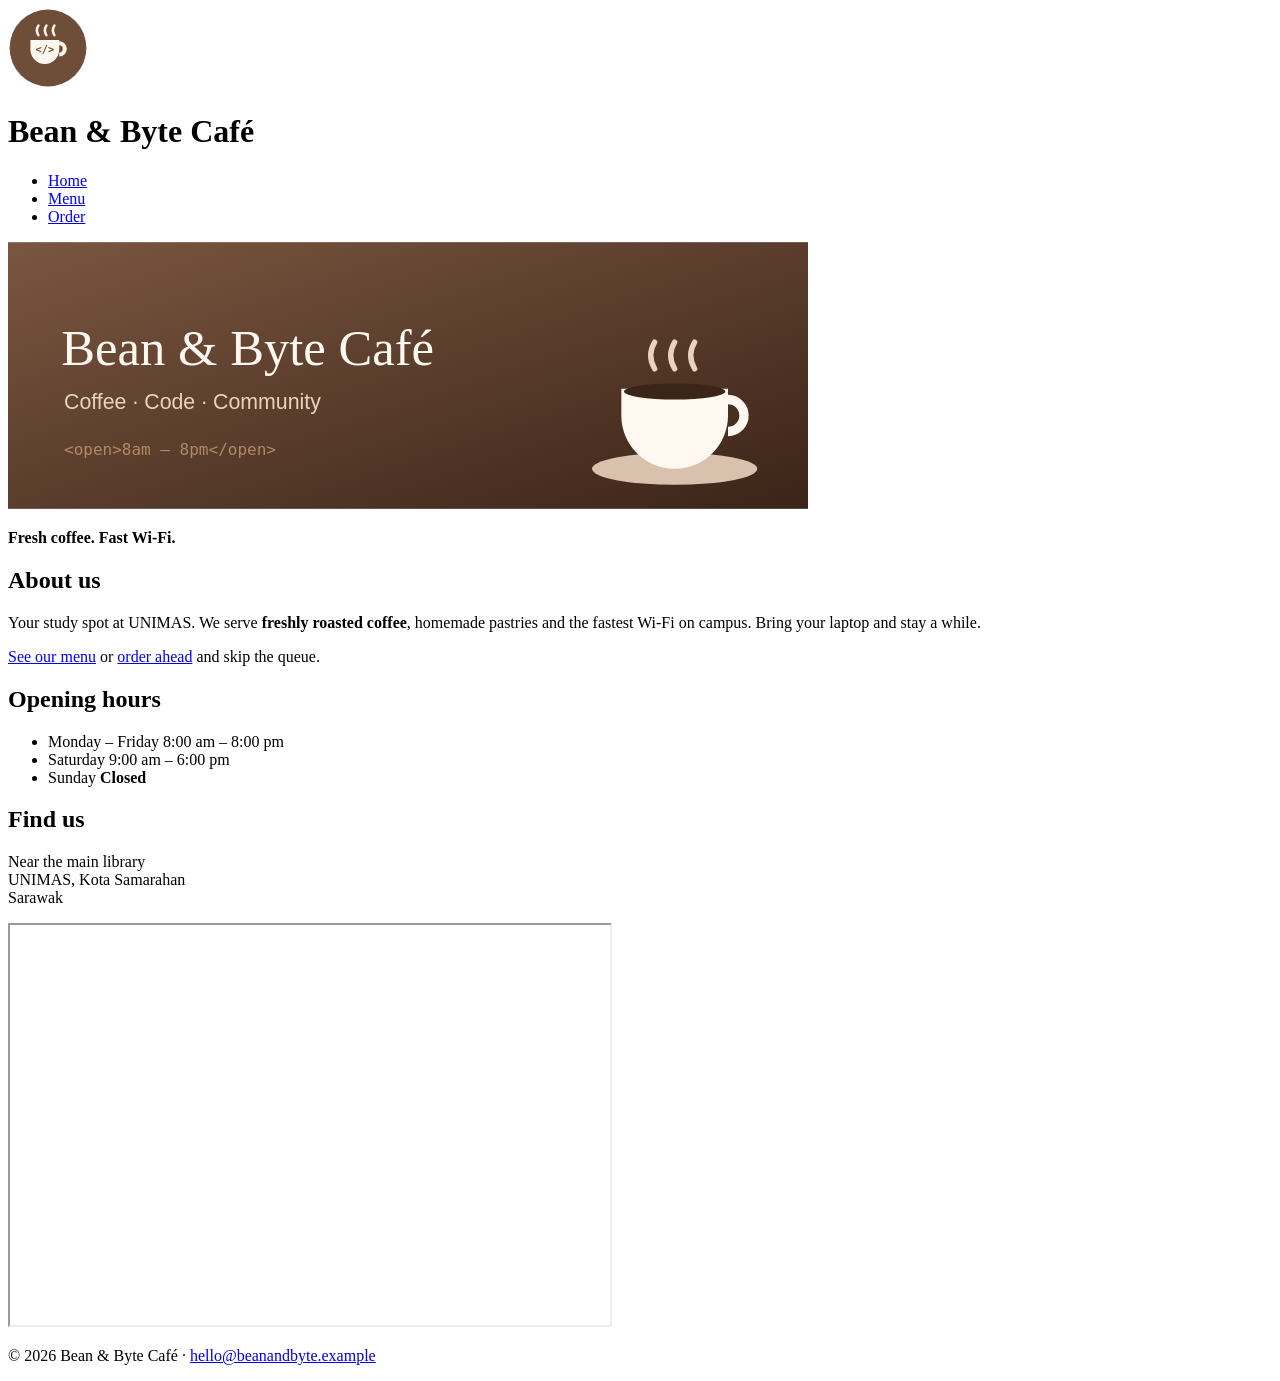
==== class-03/starter/index.html @ 751a6757 "Merge branch 'tony0520:main' into main" ====
<!DOCTYPE html>
<html lang="en">
<head>
  <meta charset="UTF-8">
  <meta name="viewport" content="width=device-width, initial-scale=1.0">
  <title>Bean &amp; Byte Café | Home</title>

  <!-- TODO 8 (Part B): Add Bootstrap's CSS here, ABOVE your style.css link.
       Copy the <link> from the README. Then also do TODO 8 at the bottom of this file. -->

  <!-- TODO 1 (Part A): Link your stylesheet. Write this line here:
       <link rel="stylesheet" href="css/style.css"> -->
</head>
<body>
  <!-- TODO 9 (Part B): Replace this whole <header> with the Bootstrap navbar from the README.
       Change bg-dark to bg-espresso (our colour, TODO 11). -->
  <header>
    <img src="images/logo.svg" alt="Bean &amp; Byte Café logo" width="80" height="80">
    <h1>Bean &amp; Byte Café</h1>
    <nav>
      <ul>
        <li><a href="index.html">Home</a></li>
        <li><a href="menu.html">Menu</a></li>
        <li><a href="order.html">Order</a></li>
      </ul>
    </nav>
  </header>

  <!-- TODO 10 (Part B):
       - Give <main> the classes container and py-4
       - Banner section: class="text-center mb-4", and class="img-fluid rounded" on the image
       - Change the "Fresh coffee" paragraph into <h1 class="mt-4">Fresh coffee. Fast Wi-Fi.</h1>
         and add <p class="lead">Your study spot at UNIMAS.</p>
       - Move the two links from "About us" here, as buttons:
         See our menu  -> class="btn btn-cafe btn-lg"
         Order ahead   -> class="btn btn-outline-dark btn-lg" -->
  <main>
    <section>
      <img src="images/hero.svg" alt="A cup of coffee next to the words Bean and Byte Café" width="800" height="267">
      <p><strong>Fresh coffee. Fast Wi-Fi.</strong></p>
    </section>

    <!-- class="box" is styled by you in TODO 5 -->
    <!-- TODO 12 (Part B): Put "About us" and "Opening hours" side by side on laptops:
         wrap both sections in <div class="row">, and each one in <div class="col-md-6"> -->
    <section class="box">
      <h2>About us</h2>
      <p>
        Your study spot at UNIMAS. We serve <strong>freshly roasted coffee</strong>,
        homemade pastries and the fastest Wi-Fi on campus. Bring your laptop and stay a while.
      </p>
      <p><a href="menu.html">See our menu</a> or <a href="order.html">order ahead</a> and skip the queue.</p>
    </section>

    <section class="box">
      <h2>Opening hours</h2>
      <!-- Each day and time is in its own <span>, so CSS can push them apart (TODO 6) -->
      <ul class="hours">
        <li><span>Monday – Friday</span> <span>8:00 am – 8:00 pm</span></li>
        <li><span>Saturday</span> <span>9:00 am – 6:00 pm</span></li>
        <li><span>Sunday</span> <strong>Closed</strong></li>
      </ul>
    </section>

    <section class="box">
      <h2>Find us</h2>
      <p>
        Near the main library<br>
        UNIMAS, Kota Samarahan<br>
        Sarawak
      </p>
      <!-- TODO 13 (Part B): Make the map fit any screen. Wrap the iframe in <div class="ratio ratio-16x9">
           and delete its width and height attributes. -->
      <iframe
        src="https://maps.google.com/maps?q=Universiti+Malaysia+Sarawak&z=15&output=embed"
        width="600"
        height="400"
        title="Map showing UNIMAS, where Bean &amp; Byte Café is"
        loading="lazy">
      </iframe>
    </section>
  </main>

  <footer>
    <p>&copy; 2026 Bean &amp; Byte Café · <a href="mailto:hello@beanandbyte.example">hello@beanandbyte.example</a></p>
  </footer>

  <!-- TODO 8 (Part B), continued: add Bootstrap's <script> here, just before </body>.
       Copy it from the README. It makes the navbar's phone menu button work. -->
</body>
</html>
---- class-03/starter/css/style.css ----
/*
  Bean & Byte Café: our own styles.
  This file is linked AFTER Bootstrap, so when both set the same thing, our rule wins.

  A rule looks like this:

    selector {
      property: value;
    }

  Save the file and look at the browser after every rule.
*/

/* ---------- The whole site ---------- */

/* TODO 2 (Part A): Style the whole page. Select body and set:
   background-color: #fbf5ec   (cream)
   color: #2a1d15              (dark brown text, softer than black)
   font-family: "Segoe UI", Roboto, Helvetica, Arial, sans-serif
   line-height: 1.6 */


/* TODO 3 (Part A): Select h1, h2, h3 (one rule, commas between them) and set:
   font-family: Georgia, "Times New Roman", serif
   color: #3b2418              (espresso brown) */


/* TODO 4 (Part A): Links. Select a and set color: #a8601f
   Then a second rule for a:hover (when the mouse is over a link) with color: #3b2418 */


/* TODO 5 (Part A): The box model. Select .box (the sections with class="box") and set:
   background-color: #ffffff
   border: 1px solid #e6d9ca
   border-radius: 12px
   padding: 24px               (space INSIDE the border)
   margin-bottom: 24px         (space OUTSIDE, below the box) */


/* TODO 6 (Part A): Flexbox. Opening hours with the day on the left and the time on the right.
   .hours        list-style: none; padding: 0;
   .hours li     display: flex; justify-content: space-between;
                 padding: 8px 0; border-bottom: 1px dashed #e6d9ca; */


/* TODO 7 (Part A): The footer bar.
   footer        background-color: #3b2418; color: #fbf5ec; text-align: center;
                 padding: 24px; margin-top: 40px;
   footer p      margin: 0;
   footer a      color: #f6c98f; */


/* ---------- Our touches on top of Bootstrap ---------- */

/* TODO 11 (Part B): Two classes of our own to use with Bootstrap.
   .bg-espresso          background-color: #3b2418;
   .btn-cafe             background-color: #c8873a; border-color: #c8873a; color: #ffffff;
   .btn-cafe:hover       background-color: #3b2418; border-color: #3b2418; color: #ffffff; */


/* TODO 17 (Part C): The menu cards.
   .menu-photo   height: 200px; padding: 16px; object-fit: contain; background-color: #f6ead9;
   .price        font-weight: 700; color: #a8601f; */
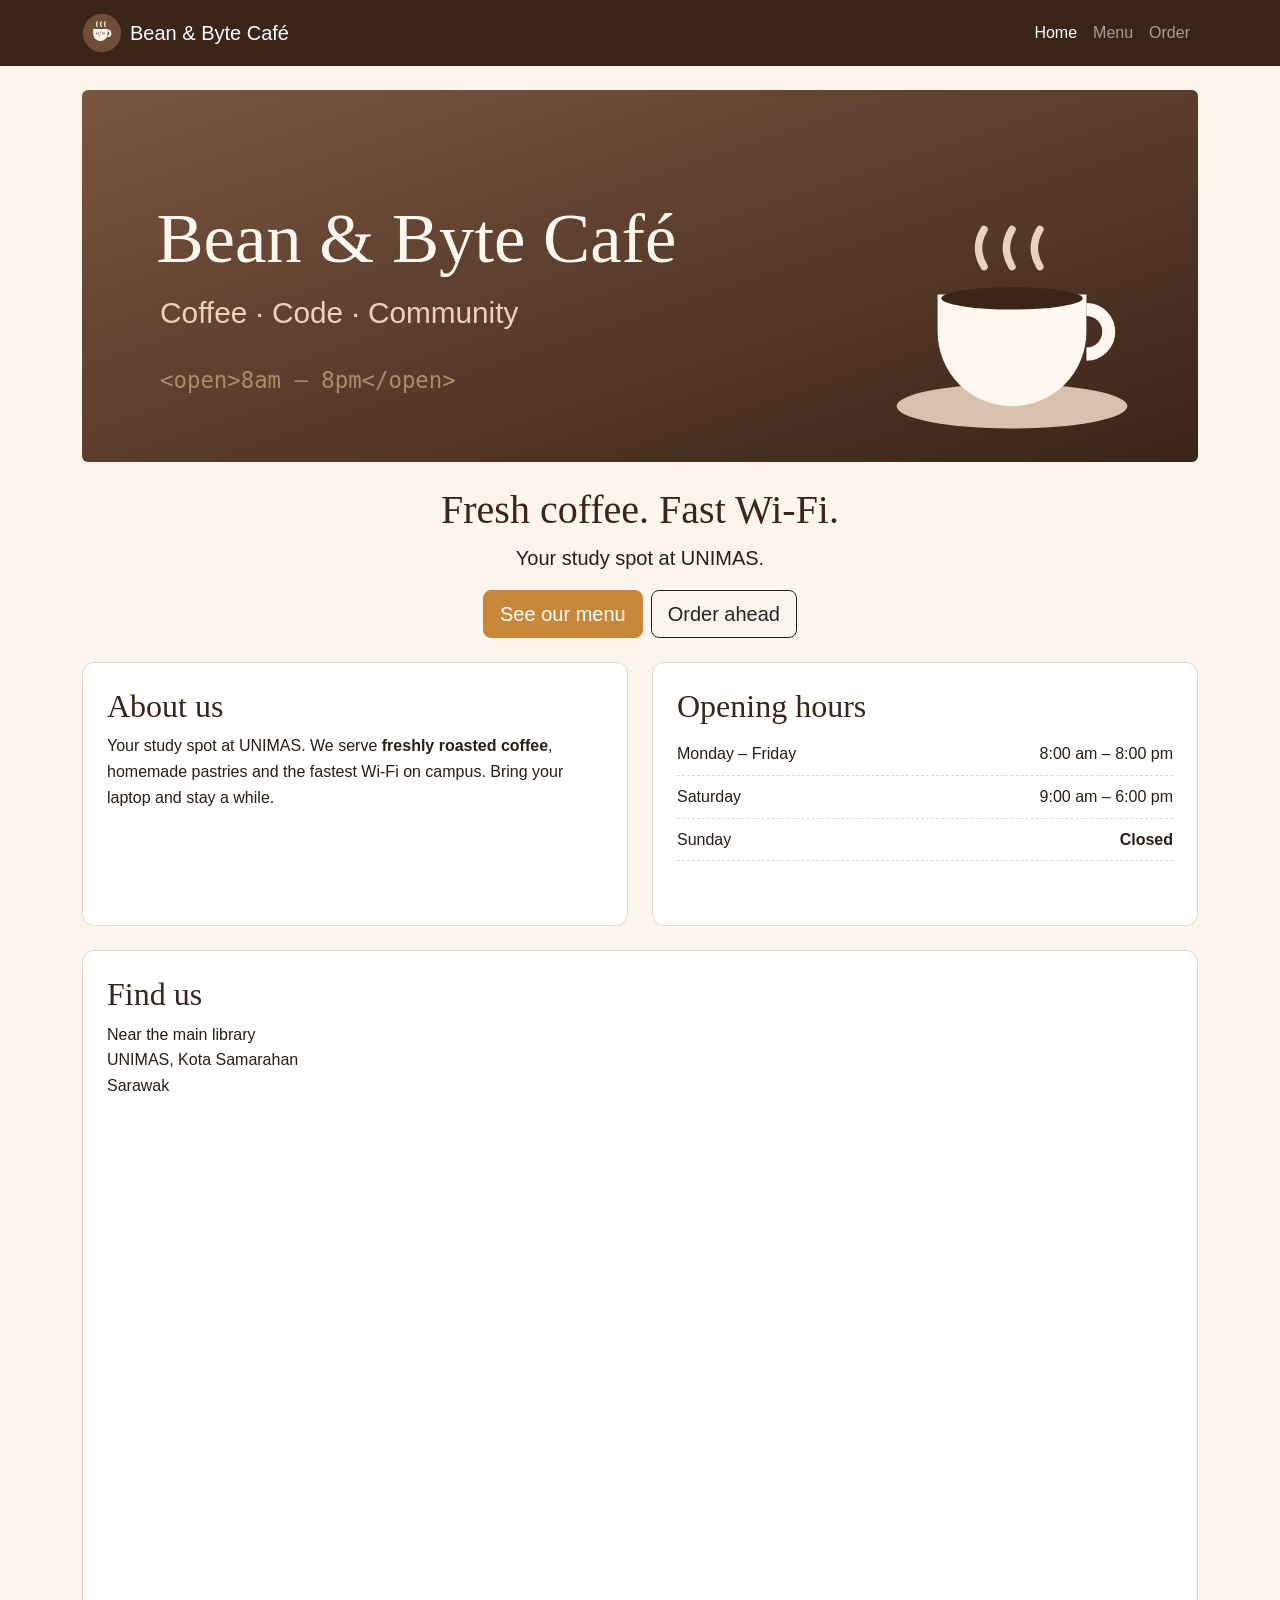
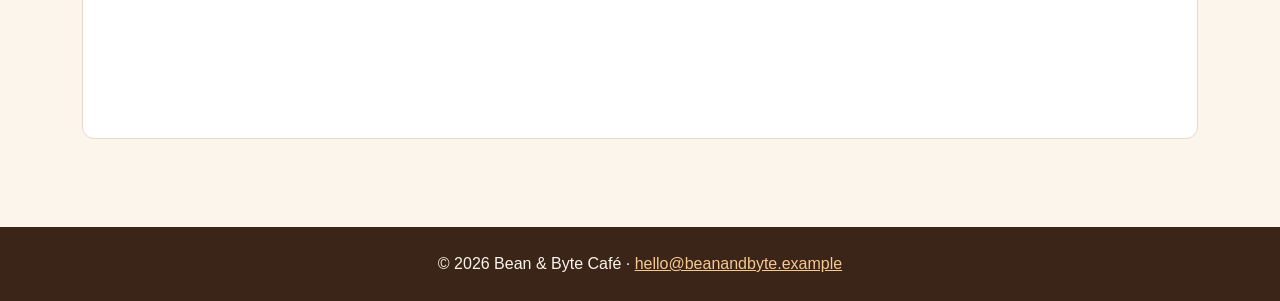
==== commit 695d90d4: "Complete Class 3 Bootstrap cafe pages" ====
--- a/class-03/starter/index.html
+++ b/class-03/starter/index.html
@@ -7,24 +7,35 @@
 
   <!-- TODO 8 (Part B): Add Bootstrap's CSS here, ABOVE your style.css link.
        Copy the <link> from the README. Then also do TODO 8 at the bottom of this file. -->
+       <link rel="stylesheet" href="https://cdn.jsdelivr.net/npm/bootstrap@5.3.8/dist/css/bootstrap.min.css" integrity="sha384-sRIl4kxILFvY47J16cr9ZwB07vP4J8+LH7qKQnuqkuIAvNWLzeN8tE5YBujZqJLB" crossorigin="anonymous">
 
   <!-- TODO 1 (Part A): Link your stylesheet. Write this line here:
        <link rel="stylesheet" href="css/style.css"> -->
+       <link rel="stylesheet" href="css/style.css">
 </head>
 <body>
   <!-- TODO 9 (Part B): Replace this whole <header> with the Bootstrap navbar from the README.
        Change bg-dark to bg-espresso (our colour, TODO 11). -->
   <header>
-    <img src="images/logo.svg" alt="Bean &amp; Byte Café logo" width="80" height="80">
-    <h1>Bean &amp; Byte Café</h1>
-    <nav>
-      <ul>
-        <li><a href="index.html">Home</a></li>
-        <li><a href="menu.html">Menu</a></li>
-        <li><a href="order.html">Order</a></li>
-      </ul>
-    </nav>
-  </header>
+  <nav class="navbar navbar-expand-md navbar-dark bg-espresso">
+    <div class="container">
+      <a class="navbar-brand d-flex align-items-center gap-2" href="index.html">
+        <img src="images/logo.svg" alt="" width="40" height="40">
+        Bean &amp; Byte Café
+      </a>
+      <button class="navbar-toggler" type="button" data-bs-toggle="collapse" data-bs-target="#main-menu" aria-controls="main-menu" aria-expanded="false" aria-label="Show the menu">
+        <span class="navbar-toggler-icon"></span>
+      </button>
+      <div class="collapse navbar-collapse" id="main-menu">
+        <ul class="navbar-nav ms-auto">
+          <li class="nav-item"><a class="nav-link active" aria-current="page" href="index.html">Home</a></li>
+          <li class="nav-item"><a class="nav-link" href="menu.html">Menu</a></li>
+          <li class="nav-item"><a class="nav-link" href="order.html">Order</a></li>
+        </ul>
+      </div>
+    </div>
+  </nav>
+</header>
 
   <!-- TODO 10 (Part B):
        - Give <main> the classes container and py-4
@@ -34,58 +45,75 @@
        - Move the two links from "About us" here, as buttons:
          See our menu  -> class="btn btn-cafe btn-lg"
          Order ahead   -> class="btn btn-outline-dark btn-lg" -->
-  <main>
-    <section>
-      <img src="images/hero.svg" alt="A cup of coffee next to the words Bean and Byte Café" width="800" height="267">
-      <p><strong>Fresh coffee. Fast Wi-Fi.</strong></p>
-    </section>
+  
+<main class="container py-4">
+  <section class="text-center mb-4">
+    <img src="images/hero.svg"
+         alt="A cup of coffee next to the words Bean and Byte Café"
+         class="img-fluid rounded">
+    <h1 class="mt-4">Fresh coffee. Fast Wi-Fi.</h1>
+    <p class="lead">Your study spot at UNIMAS.</p>
 
-    <!-- class="box" is styled by you in TODO 5 -->
-    <!-- TODO 12 (Part B): Put "About us" and "Opening hours" side by side on laptops:
-         wrap both sections in <div class="row">, and each one in <div class="col-md-6"> -->
-    <section class="box">
-      <h2>About us</h2>
-      <p>
-        Your study spot at UNIMAS. We serve <strong>freshly roasted coffee</strong>,
-        homemade pastries and the fastest Wi-Fi on campus. Bring your laptop and stay a while.
-      </p>
-      <p><a href="menu.html">See our menu</a> or <a href="order.html">order ahead</a> and skip the queue.</p>
-    </section>
+    <div class="d-flex justify-content-center gap-2 flex-wrap mb-4">
+      <a href="menu.html" class="btn btn-cafe btn-lg">See our menu</a>
+      <a href="order.html" class="btn btn-outline-dark btn-lg">Order ahead</a>
+    </div>
+  </section>
 
-    <section class="box">
-      <h2>Opening hours</h2>
-      <!-- Each day and time is in its own <span>, so CSS can push them apart (TODO 6) -->
-      <ul class="hours">
-        <li><span>Monday – Friday</span> <span>8:00 am – 8:00 pm</span></li>
-        <li><span>Saturday</span> <span>9:00 am – 6:00 pm</span></li>
-        <li><span>Sunday</span> <strong>Closed</strong></li>
-      </ul>
-    </section>
+  <div class="row g-4">
+    <div class="col-md-6">
+      <section class="box h-100">
+        <h2>About us</h2>
+        <p>
+          Your study spot at UNIMAS. We serve
+          <strong>freshly roasted coffee</strong>,
+          homemade pastries and the fastest Wi-Fi on campus.
+          Bring your laptop and stay a while.
+        </p>
+      </section>
+    </div>
 
-    <section class="box">
-      <h2>Find us</h2>
-      <p>
-        Near the main library<br>
-        UNIMAS, Kota Samarahan<br>
-        Sarawak
-      </p>
-      <!-- TODO 13 (Part B): Make the map fit any screen. Wrap the iframe in <div class="ratio ratio-16x9">
-           and delete its width and height attributes. -->
+    <div class="col-md-6">
+      <section class="box h-100">
+        <h2>Opening hours</h2>
+        <ul class="hours">
+          <li><span>Monday – Friday</span> <span>8:00 am – 8:00 pm</span></li>
+          <li><span>Saturday</span> <span>9:00 am – 6:00 pm</span></li>
+          <li><span>Sunday</span> <strong>Closed</strong></li>
+        </ul>
+      </section>
+    </div>
+  </div>
+
+  <section class="box mt-4">
+    <h2>Find us</h2>
+    <p>
+      Near the main library<br>
+      UNIMAS, Kota Samarahan<br>
+      Sarawak
+    </p>
+
+    <div class="ratio ratio-16x9">
       <iframe
         src="https://maps.google.com/maps?q=Universiti+Malaysia+Sarawak&z=15&output=embed"
-        width="600"
-        height="400"
         title="Map showing UNIMAS, where Bean &amp; Byte Café is"
         loading="lazy">
       </iframe>
-    </section>
-  </main>
+    </div>
+  </section>
+</main>
 
-  <footer>
-    <p>&copy; 2026 Bean &amp; Byte Café · <a href="mailto:hello@beanandbyte.example">hello@beanandbyte.example</a></p>
+
+    <footer>
+    <p>&copy; 2026 Bean &amp; Byte Café ·
+      <a href="mailto:hello@beanandbyte.example">
+        hello@beanandbyte.example
+      </a>
+    </p>
   </footer>
 
-  <!-- TODO 8 (Part B), continued: add Bootstrap's <script> here, just before </body>.
-       Copy it from the README. It makes the navbar's phone menu button work. -->
+  <script src="https://cdn.jsdelivr.net/npm/bootstrap@5.3.8/dist/js/bootstrap.bundle.min.js"
+    integrity="sha384-FKyoEForCGlyvwx9Hj09JcYn3nv7wiPVlz7YYwJrWVcXK/BmnVDxM+D2scQbITxI"
+    crossorigin="anonymous"></script>
 </body>
 </html>
--- a/class-03/starter/css/style.css
+++ b/class-03/starter/css/style.css
@@ -1,3 +1,4 @@
+
 /*
   Bean & Byte Café: our own styles.
   This file is linked AFTER Bootstrap, so when both set the same thing, our rule wins.
@@ -19,15 +20,34 @@
    font-family: "Segoe UI", Roboto, Helvetica, Arial, sans-serif
    line-height: 1.6 */
 
+body {
+  background-color: #fbf5ec;
+  color: #2a1d15;
+  font-family: "Segoe UI", Roboto, Helvetica, Arial, sans-serif;
+  line-height: 1.6;
+}
 
 /* TODO 3 (Part A): Select h1, h2, h3 (one rule, commas between them) and set:
    font-family: Georgia, "Times New Roman", serif
    color: #3b2418              (espresso brown) */
 
+h1,
+h2,
+h3 {
+  font-family: Georgia, "Times New Roman", serif;
+  color: #3b2418;
+}
 
 /* TODO 4 (Part A): Links. Select a and set color: #a8601f
    Then a second rule for a:hover (when the mouse is over a link) with color: #3b2418 */
 
+a {
+  color: #a8601f;
+}
+
+a:hover {
+  color: #3b2418;
+}
 
 /* TODO 5 (Part A): The box model. Select .box (the sections with class="box") and set:
    background-color: #ffffff
@@ -36,12 +56,30 @@
    padding: 24px               (space INSIDE the border)
    margin-bottom: 24px         (space OUTSIDE, below the box) */
 
+.box {
+  background-color: #ffffff;
+  border: 1px solid #e6d9ca;
+  border-radius: 12px;
+  padding: 24px;
+  margin-bottom: 24px;
+}
 
 /* TODO 6 (Part A): Flexbox. Opening hours with the day on the left and the time on the right.
    .hours        list-style: none; padding: 0;
    .hours li     display: flex; justify-content: space-between;
                  padding: 8px 0; border-bottom: 1px dashed #e6d9ca; */
 
+.hours {
+  list-style: none;
+  padding: 0;
+}
+
+.hours li {
+  display: flex;
+  justify-content: space-between;
+  padding: 8px 0;
+  border-bottom: 1px dashed #e6d9ca;
+}
 
 /* TODO 7 (Part A): The footer bar.
    footer        background-color: #3b2418; color: #fbf5ec; text-align: center;
@@ -49,6 +87,21 @@
    footer p      margin: 0;
    footer a      color: #f6c98f; */
 
+footer {
+  background-color: #3b2418;
+  color: #fbf5ec;
+  text-align: center;
+  padding: 24px;
+  margin-top: 40px;
+}
+
+footer p {
+  margin: 0;
+}
+
+footer a {
+  color: #f6c98f;
+}
 
 /* ---------- Our touches on top of Bootstrap ---------- */
 
@@ -57,8 +110,34 @@
    .btn-cafe             background-color: #c8873a; border-color: #c8873a; color: #ffffff;
    .btn-cafe:hover       background-color: #3b2418; border-color: #3b2418; color: #ffffff; */
 
+.bg-espresso {
+  background-color: #3b2418;
+}
+
+.btn-cafe {
+  background-color: #c8873a;
+  border-color: #c8873a;
+  color: #ffffff;
+}
+
+.btn-cafe:hover {
+  background-color: #3b2418;
+  border-color: #3b2418;
+  color: #ffffff;
+}
 
 /* TODO 17 (Part C): The menu cards.
    .menu-photo   height: 200px; padding: 16px; object-fit: contain; background-color: #f6ead9;
    .price        font-weight: 700; color: #a8601f; */
 
+.menu-photo {
+  height: 200px;
+  padding: 16px;
+  object-fit: contain;
+  background-color: #f6ead9;
+}
+
+.price {
+  font-weight: 700;
+  color: #a8601f;
+}
--- a/class-03/starter/css/style.css
+++ b/class-03/starter/css/style.css
@@ -1,3 +1,4 @@
+
 /*
   Bean & Byte Café: our own styles.
   This file is linked AFTER Bootstrap, so when both set the same thing, our rule wins.
@@ -19,15 +20,34 @@
    font-family: "Segoe UI", Roboto, Helvetica, Arial, sans-serif
    line-height: 1.6 */
 
+body {
+  background-color: #fbf5ec;
+  color: #2a1d15;
+  font-family: "Segoe UI", Roboto, Helvetica, Arial, sans-serif;
+  line-height: 1.6;
+}
 
 /* TODO 3 (Part A): Select h1, h2, h3 (one rule, commas between them) and set:
    font-family: Georgia, "Times New Roman", serif
    color: #3b2418              (espresso brown) */
 
+h1,
+h2,
+h3 {
+  font-family: Georgia, "Times New Roman", serif;
+  color: #3b2418;
+}
 
 /* TODO 4 (Part A): Links. Select a and set color: #a8601f
    Then a second rule for a:hover (when the mouse is over a link) with color: #3b2418 */
 
+a {
+  color: #a8601f;
+}
+
+a:hover {
+  color: #3b2418;
+}
 
 /* TODO 5 (Part A): The box model. Select .box (the sections with class="box") and set:
    background-color: #ffffff
@@ -36,12 +56,30 @@
    padding: 24px               (space INSIDE the border)
    margin-bottom: 24px         (space OUTSIDE, below the box) */
 
+.box {
+  background-color: #ffffff;
+  border: 1px solid #e6d9ca;
+  border-radius: 12px;
+  padding: 24px;
+  margin-bottom: 24px;
+}
 
 /* TODO 6 (Part A): Flexbox. Opening hours with the day on the left and the time on the right.
    .hours        list-style: none; padding: 0;
    .hours li     display: flex; justify-content: space-between;
                  padding: 8px 0; border-bottom: 1px dashed #e6d9ca; */
 
+.hours {
+  list-style: none;
+  padding: 0;
+}
+
+.hours li {
+  display: flex;
+  justify-content: space-between;
+  padding: 8px 0;
+  border-bottom: 1px dashed #e6d9ca;
+}
 
 /* TODO 7 (Part A): The footer bar.
    footer        background-color: #3b2418; color: #fbf5ec; text-align: center;
@@ -49,6 +87,21 @@
    footer p      margin: 0;
    footer a      color: #f6c98f; */
 
+footer {
+  background-color: #3b2418;
+  color: #fbf5ec;
+  text-align: center;
+  padding: 24px;
+  margin-top: 40px;
+}
+
+footer p {
+  margin: 0;
+}
+
+footer a {
+  color: #f6c98f;
+}
 
 /* ---------- Our touches on top of Bootstrap ---------- */
 
@@ -57,8 +110,34 @@
    .btn-cafe             background-color: #c8873a; border-color: #c8873a; color: #ffffff;
    .btn-cafe:hover       background-color: #3b2418; border-color: #3b2418; color: #ffffff; */
 
+.bg-espresso {
+  background-color: #3b2418;
+}
+
+.btn-cafe {
+  background-color: #c8873a;
+  border-color: #c8873a;
+  color: #ffffff;
+}
+
+.btn-cafe:hover {
+  background-color: #3b2418;
+  border-color: #3b2418;
+  color: #ffffff;
+}
 
 /* TODO 17 (Part C): The menu cards.
    .menu-photo   height: 200px; padding: 16px; object-fit: contain; background-color: #f6ead9;
    .price        font-weight: 700; color: #a8601f; */
 
+.menu-photo {
+  height: 200px;
+  padding: 16px;
+  object-fit: contain;
+  background-color: #f6ead9;
+}
+
+.price {
+  font-weight: 700;
+  color: #a8601f;
+}
